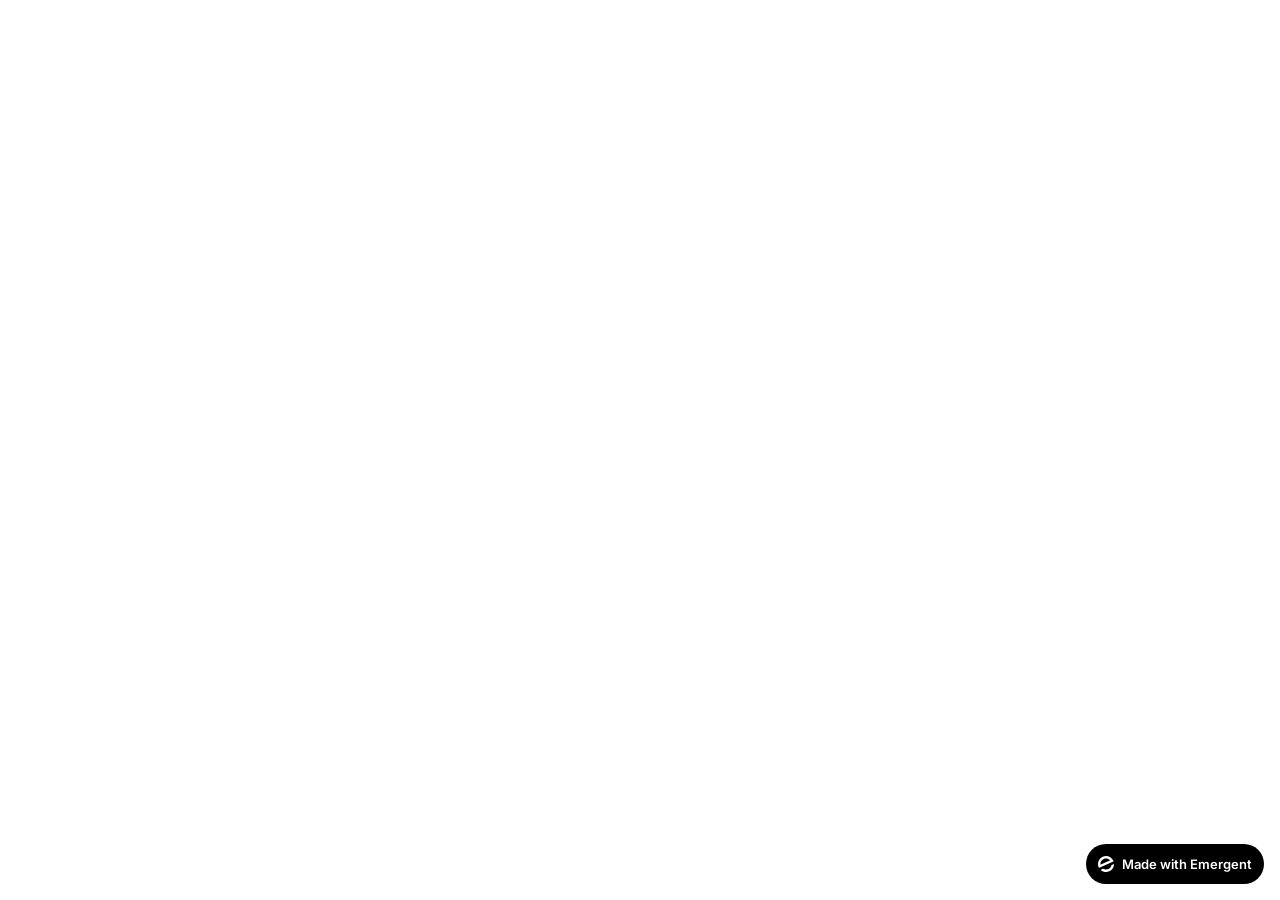
==== index.html @ c24235ea "Rename index (3).html to index.html" ====
<!doctype html>
<html lang="en">
    <head>
        <meta charset="utf-8" />
        <meta name="viewport" content="width=device-width, initial-scale=1" />
        <meta name="theme-color" content="#000000" />
        <meta name="description" content="A product of emergent.sh" />
        <link rel="preconnect" href="https://fonts.googleapis.com" />
        <link rel="preconnect" href="https://fonts.gstatic.com" crossorigin />
        <link href="https://fonts.googleapis.com/css2?family=Inter:wght@600&display=swap" rel="stylesheet" />
        <!--
        manifest.json provides metadata used when your web app is installed on a
        user's mobile device or desktop. See https://developers.google.com/web/fundamentals/web-app-manifest/
        -->
        <!--
        Notice the use of %PUBLIC_URL% in the tags above.
        It will be replaced with the URL of the `public` folder during the build.
        Only files inside the `public` folder can be referenced from the HTML.

        Unlike "/favicon.ico" or "favicon.ico", "%PUBLIC_URL%/favicon.ico" will
        work correctly both with client-side routing and a non-root public URL.
        Learn how to configure a non-root public URL by running `npm run build`.
        -->
        <title>Emergent | Fullstack App</title>
        <script>window.addEventListener("error",function(e){if(e.error instanceof DOMException&&e.error.name==="DataCloneError"&&e.message&&e.message.includes("PerformanceServerTiming")){e.stopImmediatePropagation();e.preventDefault()}},true);</script>
        <script src="https://assets.emergent.sh/scripts/emergent-main.js"></script>
    </head>
    <body>
        <noscript>You need to enable JavaScript to run this app.</noscript>
        <div id="root"></div>
        <!--
      This HTML file is a template.
      If you open it directly in the browser, you will see an empty page.

      You can add webfonts, meta tags, or analytics to this file.
      The build step will place the bundled scripts into the <body> tag.

      To begin the development, run `npm start` or `yarn start`.
      To create a production bundle, use `npm run build` or `yarn build`.
    -->
        <a
            id="emergent-badge"
            target="_blank"
            href="https://app.emergent.sh/?utm_source=emergent-badge"
            style="
                display: inline-flex !important;
                box-sizing: border-box;
                width: 178px;
                height: 40px;
                padding: 8px 12px 8px 12px;
                align-items: center !important;
                gap: 8px;
                border-radius: 50px !important;
                background: #000 !important;
                position: fixed !important;
                bottom: 16px;
                right: 16px;
                text-decoration: none;
                font-family: -apple-system, BlinkMacSystemFont,
                    &quot;Segoe UI&quot;, Roboto, Oxygen, Ubuntu, Cantarell,
                    &quot;Open Sans&quot;, &quot;Helvetica Neue&quot;,
                    sans-serif !important;
                font-size: 12px !important;
                z-index: 9999 !important;
            "
        >
            <svg xmlns="http://www.w3.org/2000/svg" width="16" height="16" viewBox="0 0 16 16" fill="none">
                <path d="M15.5702 8.13142C15.7729 8.0412 16.0007 8.18878 15.9892 8.4103C15.8374 11.3192 14.0965 14.0405 11.2531 15.3065C8.40964 16.5725 5.2224 16.0453 2.95912 14.2117C2.78676 14.072 2.82955 13.804 3.03219 13.7137L4.95677 12.8568C5.04866 12.8159 5.15446 12.823 5.24204 12.8725C6.73377 13.7153 8.59176 13.8649 10.2772 13.1145C11.9626 12.3641 13.0947 10.8833 13.4665 9.21075C13.4883 9.11256 13.5539 9.02918 13.6457 8.98827L15.5702 8.13142Z" fill="white"/>
                <path fill-rule="evenodd" clip-rule="evenodd" d="M15.3066 4.74698L15.5067 5.19653C15.5759 5.35178 15.5061 5.53366 15.3508 5.60278L1.29992 11.8586C1.14467 11.9278 0.962794 11.8579 0.893675 11.7027L0.701732 11.2716L0.693457 11.2531C-1.10317 7.21778 0.711626 2.49007 4.74692 0.693443C8.78221 -1.10318 13.51 0.711693 15.3066 4.74698ZM2.82356 8.55367C2.63552 8.63739 2.41991 8.51617 2.40853 8.31065C2.28373 6.05724 3.53858 3.85787 5.72286 2.88536C7.90715 1.91286 10.3813 2.45199 11.9724 4.05256C12.1175 4.19854 12.0633 4.43988 11.8753 4.5236L2.82356 8.55367Z" fill="white"/>
            </svg>
            <p
                style="
                    color: #FFF !important;
                    font-family: 'Inter', sans-serif !important;
                    font-size: 13px !important;
                    font-style: normal !important;
                    font-weight: 600 !important;
                    line-height: 20px !important;
                    margin: 0 !important;
                    white-space: nowrap !important;
                "
            >
                Made with Emergent
            </p>
        </a>
        <script>
            !(function (t, e) {
                var o, n, p, r;
                e.__SV ||
                    ((window.posthog = e),
                    (e._i = []),
                    (e.init = function (i, s, a) {
                        function g(t, e) {
                            var o = e.split(".");
                            2 == o.length && ((t = t[o[0]]), (e = o[1])),
                                (t[e] = function () {
                                    t.push(
                                        [e].concat(
                                            Array.prototype.slice.call(
                                                arguments,
                                                0,
                                            ),
                                        ),
                                    );
                                });
                        }
                        ((p = t.createElement("script")).type =
                            "text/javascript"),
                            (p.crossOrigin = "anonymous"),
                            (p.async = !0),
                            (p.src =
                                s.api_host.replace(
                                    ".i.posthog.com",
                                    "-assets.i.posthog.com",
                                ) + "/static/array.js"),
                            (r =
                                t.getElementsByTagName(
                                    "script",
                                )[0]).parentNode.insertBefore(p, r);
                        var u = e;
                        for (
                            void 0 !== a ? (u = e[a] = []) : (a = "posthog"),
                                u.people = u.people || [],
                                u.toString = function (t) {
                                    var e = "posthog";
                                    return (
                                        "posthog" !== a && (e += "." + a),
                                        t || (e += " (stub)"),
                                        e
                                    );
                                },
                                u.people.toString = function () {
                                    return u.toString(1) + ".people (stub)";
                                },
                                o =
                                    "init me ws ys ps bs capture je Di ks register register_once register_for_session unregister unregister_for_session Ps getFeatureFlag getFeatureFlagPayload isFeatureEnabled reloadFeatureFlags updateEarlyAccessFeatureEnrollment getEarlyAccessFeatures on onFeatureFlags onSurveysLoaded onSessionId getSurveys getActiveMatchingSurveys renderSurvey canRenderSurvey canRenderSurveyAsync identify setPersonProperties group resetGroups setPersonPropertiesForFlags resetPersonPropertiesForFlags setGroupPropertiesForFlags resetGroupPropertiesForFlags reset get_distinct_id getGroups get_session_id get_session_replay_url alias set_config startSessionRecording stopSessionRecording sessionRecordingStarted captureException loadToolbar get_property getSessionProperty Es $s createPersonProfile Is opt_in_capturing opt_out_capturing has_opted_in_capturing has_opted_out_capturing clear_opt_in_out_capturing Ss debug xs getPageViewId captureTraceFeedback captureTraceMetric".split(
                                        " ",
                                    ),
                                n = 0;
                            n < o.length;
                            n++
                        )
                            g(u, o[n]);
                        e._i.push([i, s, a]);
                    }),
                    (e.__SV = 1));
            })(document, window.posthog || []);
            posthog.init("phc_xAvL2Iq4tFmANRE7kzbKwaSqp1HJjN7x48s3vr0CMjs", {
                api_host: "https://us.i.posthog.com",
                person_profiles: "identified_only", // or 'always' to create profiles for anonymous users as well,
                session_recording: {
                    recordCrossOriginIframes: true,
                    capturePerformance: false,
                },
            });
        </script>
    </body>
</html>
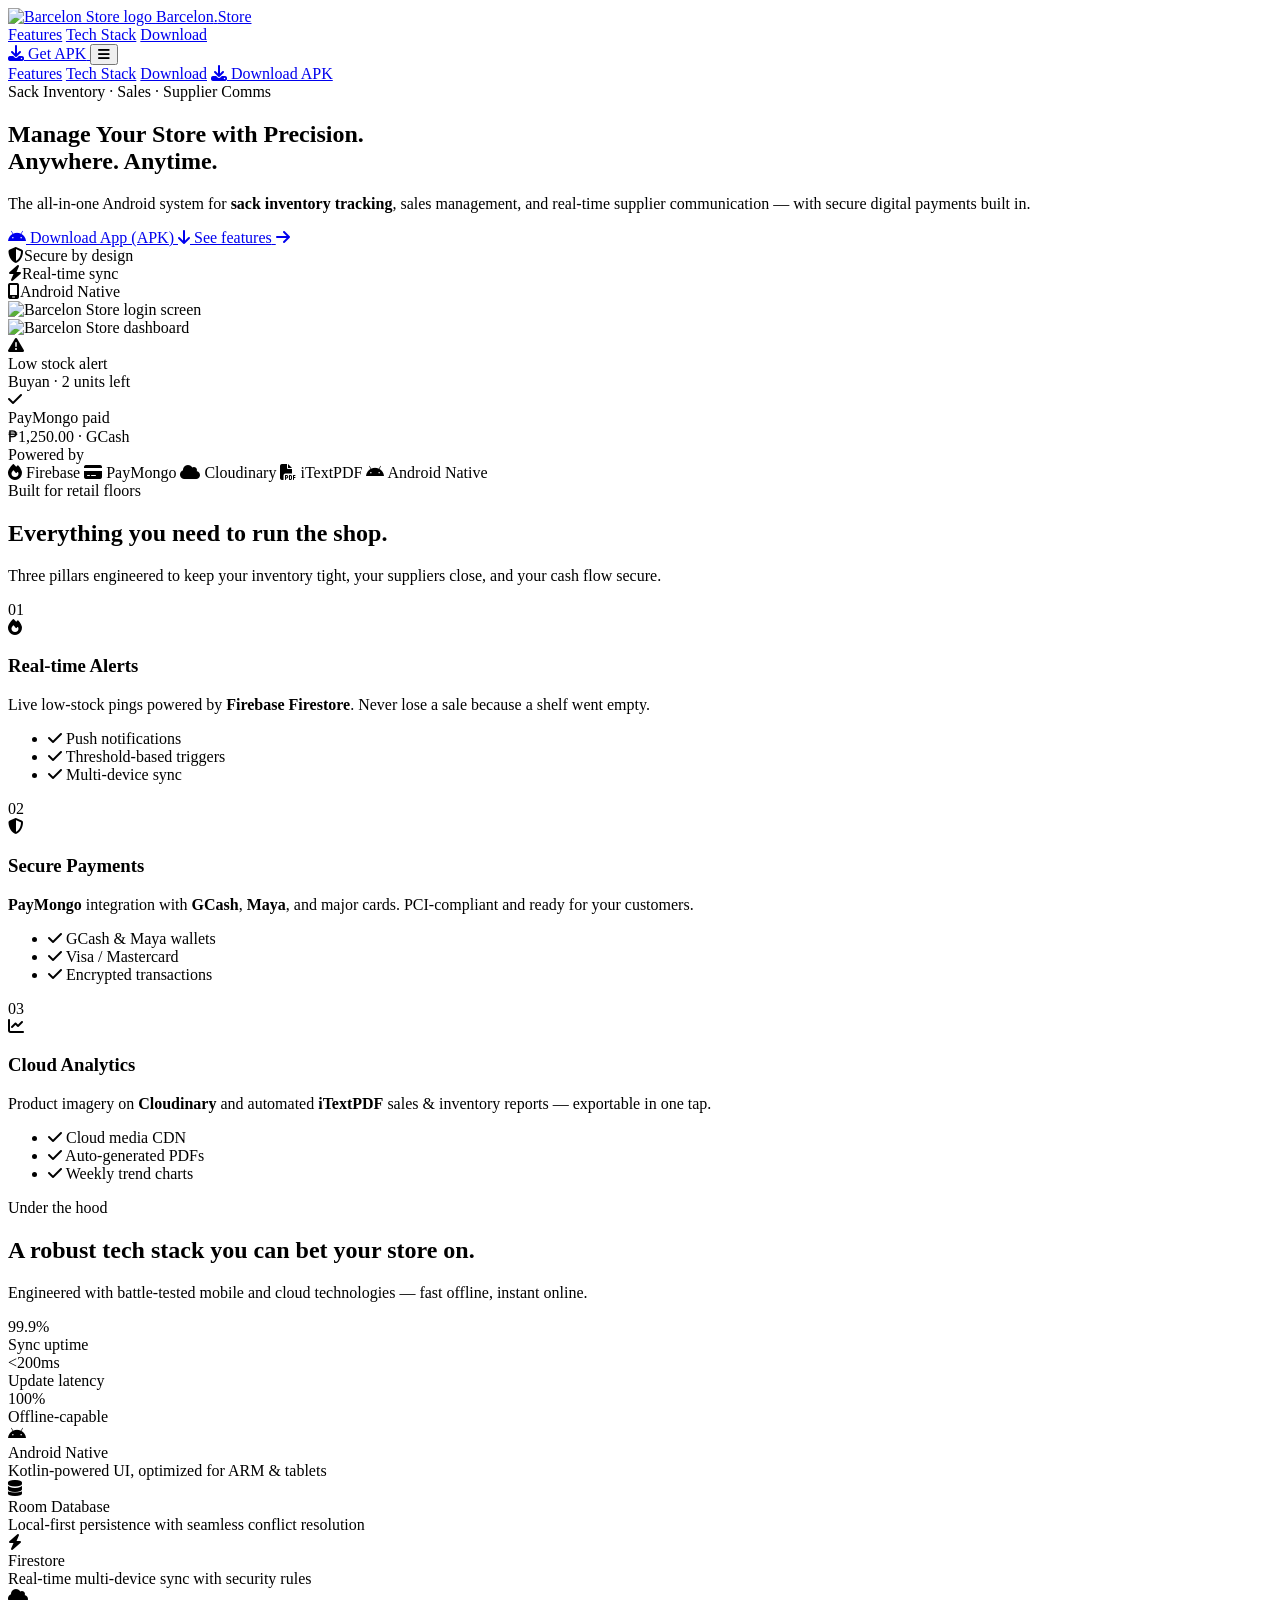
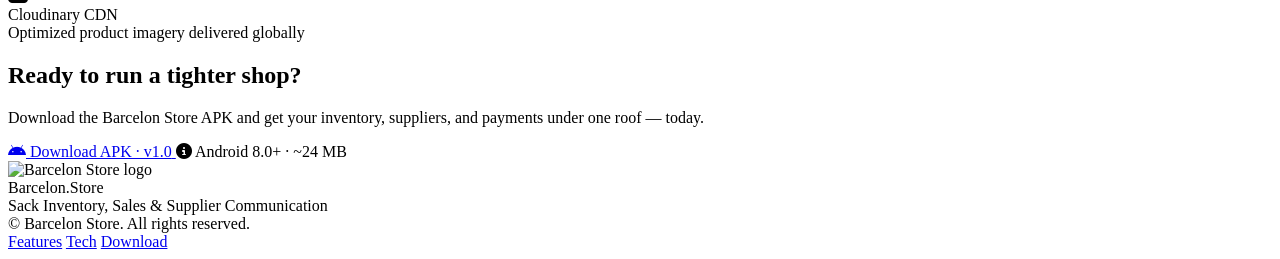
==== commit c4e6b93a: "Rename index (4).html to index.html" ====
--- a/index.html
+++ b/index.html
@@ -1,158 +1,285 @@
-<!doctype html>
+<!DOCTYPE html>
 <html lang="en">
-    <head>
-        <meta charset="utf-8" />
-        <meta name="viewport" content="width=device-width, initial-scale=1" />
-        <meta name="theme-color" content="#000000" />
-        <meta name="description" content="A product of emergent.sh" />
-        <link rel="preconnect" href="https://fonts.googleapis.com" />
-        <link rel="preconnect" href="https://fonts.gstatic.com" crossorigin />
-        <link href="https://fonts.googleapis.com/css2?family=Inter:wght@600&display=swap" rel="stylesheet" />
-        <!--
-        manifest.json provides metadata used when your web app is installed on a
-        user's mobile device or desktop. See https://developers.google.com/web/fundamentals/web-app-manifest/
-        -->
-        <!--
-        Notice the use of %PUBLIC_URL% in the tags above.
-        It will be replaced with the URL of the `public` folder during the build.
-        Only files inside the `public` folder can be referenced from the HTML.
-
-        Unlike "/favicon.ico" or "favicon.ico", "%PUBLIC_URL%/favicon.ico" will
-        work correctly both with client-side routing and a non-root public URL.
-        Learn how to configure a non-root public URL by running `npm run build`.
-        -->
-        <title>Emergent | Fullstack App</title>
-        <script>window.addEventListener("error",function(e){if(e.error instanceof DOMException&&e.error.name==="DataCloneError"&&e.message&&e.message.includes("PerformanceServerTiming")){e.stopImmediatePropagation();e.preventDefault()}},true);</script>
-        <script src="https://assets.emergent.sh/scripts/emergent-main.js"></script>
-    </head>
-    <body>
-        <noscript>You need to enable JavaScript to run this app.</noscript>
-        <div id="root"></div>
-        <!--
-      This HTML file is a template.
-      If you open it directly in the browser, you will see an empty page.
-
-      You can add webfonts, meta tags, or analytics to this file.
-      The build step will place the bundled scripts into the <body> tag.
-
-      To begin the development, run `npm start` or `yarn start`.
-      To create a production bundle, use `npm run build` or `yarn build`.
-    -->
-        <a
-            id="emergent-badge"
-            target="_blank"
-            href="https://app.emergent.sh/?utm_source=emergent-badge"
-            style="
-                display: inline-flex !important;
-                box-sizing: border-box;
-                width: 178px;
-                height: 40px;
-                padding: 8px 12px 8px 12px;
-                align-items: center !important;
-                gap: 8px;
-                border-radius: 50px !important;
-                background: #000 !important;
-                position: fixed !important;
-                bottom: 16px;
-                right: 16px;
-                text-decoration: none;
-                font-family: -apple-system, BlinkMacSystemFont,
-                    &quot;Segoe UI&quot;, Roboto, Oxygen, Ubuntu, Cantarell,
-                    &quot;Open Sans&quot;, &quot;Helvetica Neue&quot;,
-                    sans-serif !important;
-                font-size: 12px !important;
-                z-index: 9999 !important;
-            "
-        >
-            <svg xmlns="http://www.w3.org/2000/svg" width="16" height="16" viewBox="0 0 16 16" fill="none">
-                <path d="M15.5702 8.13142C15.7729 8.0412 16.0007 8.18878 15.9892 8.4103C15.8374 11.3192 14.0965 14.0405 11.2531 15.3065C8.40964 16.5725 5.2224 16.0453 2.95912 14.2117C2.78676 14.072 2.82955 13.804 3.03219 13.7137L4.95677 12.8568C5.04866 12.8159 5.15446 12.823 5.24204 12.8725C6.73377 13.7153 8.59176 13.8649 10.2772 13.1145C11.9626 12.3641 13.0947 10.8833 13.4665 9.21075C13.4883 9.11256 13.5539 9.02918 13.6457 8.98827L15.5702 8.13142Z" fill="white"/>
-                <path fill-rule="evenodd" clip-rule="evenodd" d="M15.3066 4.74698L15.5067 5.19653C15.5759 5.35178 15.5061 5.53366 15.3508 5.60278L1.29992 11.8586C1.14467 11.9278 0.962794 11.8579 0.893675 11.7027L0.701732 11.2716L0.693457 11.2531C-1.10317 7.21778 0.711626 2.49007 4.74692 0.693443C8.78221 -1.10318 13.51 0.711693 15.3066 4.74698ZM2.82356 8.55367C2.63552 8.63739 2.41991 8.51617 2.40853 8.31065C2.28373 6.05724 3.53858 3.85787 5.72286 2.88536C7.90715 1.91286 10.3813 2.45199 11.9724 4.05256C12.1175 4.19854 12.0633 4.43988 11.8753 4.5236L2.82356 8.55367Z" fill="white"/>
-            </svg>
-            <p
-                style="
-                    color: #FFF !important;
-                    font-family: 'Inter', sans-serif !important;
-                    font-size: 13px !important;
-                    font-style: normal !important;
-                    font-weight: 600 !important;
-                    line-height: 20px !important;
-                    margin: 0 !important;
-                    white-space: nowrap !important;
-                "
-            >
-                Made with Emergent
-            </p>
+<head>
+  <meta charset="UTF-8" />
+  <meta name="viewport" content="width=device-width, initial-scale=1.0" />
+  <title>Barcelon Store — Sack Inventory, Sales & Supplier Communication System</title>
+  <meta name="description" content="The all-in-one Android system for sack inventory tracking, sales management, and real-time supplier communication — with secure digital payments." />
+  <link rel="icon" type="image/jpeg" href="assets/logo.jpg" />
+  <link rel="preconnect" href="https://fonts.googleapis.com">
+  <link rel="preconnect" href="https://fonts.gstatic.com" crossorigin>
+  <link href="https://fonts.googleapis.com/css2?family=Inter:wght@400;500;600;700;800&family=Space+Grotesk:wght@500;600;700&display=swap" rel="stylesheet">
+  <link rel="stylesheet" href="https://cdnjs.cloudflare.com/ajax/libs/font-awesome/6.5.0/css/all.min.css" />
+  <link rel="stylesheet" href="styles.css" />
+</head>
+<body>
+  <!-- Decorative background -->
+  <div class="bg-grid" aria-hidden="true"></div>
+  <div class="bg-glow bg-glow-1" aria-hidden="true"></div>
+  <div class="bg-glow bg-glow-2" aria-hidden="true"></div>
+
+  <!-- Navbar -->
+  <header class="nav" data-testid="landing-nav">
+    <div class="container nav-inner">
+      <a href="#home" class="brand" data-testid="brand-logo">
+        <span class="brand-mark brand-mark-img">
+          <img src="assets/logo.jpg" alt="Barcelon Store logo" />
+        </span>
+        <span class="brand-text">Barcelon<span class="brand-dot">.</span>Store</span>
+      </a>
+      <nav class="nav-links" data-testid="nav-links">
+        <a href="#features" data-testid="nav-features">Features</a>
+        <a href="#tech" data-testid="nav-tech">Tech Stack</a>
+        <a href="#download" data-testid="nav-download">Download</a>
+      </nav>
+      <a href="/downloads/barcelona_store_v1.apk"
+         download="barcelona_store_v1.apk"
+         class="btn btn-primary nav-cta"
+         data-testid="nav-download-btn">
+        <i class="fa-solid fa-download"></i>
+        <span>Get APK</span>
+      </a>
+      <button class="nav-toggle" id="navToggle" aria-label="Open menu" data-testid="nav-toggle">
+        <i class="fa-solid fa-bars"></i>
+      </button>
+    </div>
+    <div class="mobile-menu" id="mobileMenu" data-testid="mobile-menu">
+      <a href="#features" data-testid="mobile-nav-features">Features</a>
+      <a href="#tech" data-testid="mobile-nav-tech">Tech Stack</a>
+      <a href="#download" data-testid="mobile-nav-download">Download</a>
+      <a href="/downloads/barcelona_store_v1.apk" download="barcelona_store_v1.apk" class="btn btn-primary" data-testid="mobile-download-btn">
+        <i class="fa-solid fa-download"></i> Download APK
+      </a>
+    </div>
+  </header>
+
+  <!-- Hero -->
+  <section id="home" class="hero">
+    <div class="container hero-grid">
+      <div class="hero-copy reveal" data-testid="hero-copy">
+        <span class="eyebrow" data-testid="hero-eyebrow">
+          <span class="pulse-dot"></span>
+          Sack Inventory · Sales · Supplier Comms
+        </span>
+        <h1 class="hero-title" data-testid="hero-title">
+          Manage Your Store with <span class="grad-text">Precision.</span><br/>
+          Anywhere. <span class="grad-text-2">Anytime.</span>
+        </h1>
+        <p class="hero-sub" data-testid="hero-sub">
+          The all-in-one Android system for <strong>sack inventory tracking</strong>, sales management, and real-time supplier communication — with secure digital payments built in.
+        </p>
+        <div class="hero-cta">
+          <a href="/downloads/barcelona_store_v1.apk"
+             download="barcelona_store_v1.apk"
+             class="btn btn-primary btn-lg"
+             data-testid="hero-download-btn">
+            <i class="fa-brands fa-android"></i>
+            <span>Download App (APK)</span>
+            <i class="fa-solid fa-arrow-down btn-arrow"></i>
+          </a>
+          <a href="#features" class="btn btn-ghost btn-lg" data-testid="hero-learn-btn">
+            <span>See features</span>
+            <i class="fa-solid fa-arrow-right"></i>
+          </a>
+        </div>
+        <div class="hero-meta" data-testid="hero-meta">
+          <div class="meta-item"><i class="fa-solid fa-shield-halved"></i><span>Secure by design</span></div>
+          <div class="meta-item"><i class="fa-solid fa-bolt"></i><span>Real-time sync</span></div>
+          <div class="meta-item"><i class="fa-solid fa-mobile-screen"></i><span>Android Native</span></div>
+        </div>
+      </div>
+
+      <div class="hero-visual reveal" data-testid="hero-visual">
+        <div class="phone phone-back" aria-hidden="true">
+          <div class="phone-screen">
+            <img src="https://customer-assets.emergentagent.com/job_a0053612-b4e8-4222-a55c-d9cde0b53ce6/artifacts/pmeuq4sy_674178283_1243512914657329_8502112279535544580_n.jpg" alt="Barcelon Store login screen" loading="lazy" />
+          </div>
+        </div>
+        <div class="phone phone-front">
+          <div class="phone-notch"></div>
+          <div class="phone-screen">
+            <img src="https://customer-assets.emergentagent.com/job_a0053612-b4e8-4222-a55c-d9cde0b53ce6/artifacts/1pjtjerq_678996704_1622505618970133_2084086696104429605_n.jpg" alt="Barcelon Store dashboard" loading="lazy" />
+          </div>
+        </div>
+        <div class="float-card float-card-1" data-testid="float-card-stock">
+          <div class="fc-icon warn"><i class="fa-solid fa-triangle-exclamation"></i></div>
+          <div class="fc-body">
+            <div class="fc-title">Low stock alert</div>
+            <div class="fc-sub">Buyan · 2 units left</div>
+          </div>
+        </div>
+        <div class="float-card float-card-2" data-testid="float-card-payment">
+          <div class="fc-icon ok"><i class="fa-solid fa-check"></i></div>
+          <div class="fc-body">
+            <div class="fc-title">PayMongo paid</div>
+            <div class="fc-sub">₱1,250.00 · GCash</div>
+          </div>
+        </div>
+      </div>
+    </div>
+  </section>
+
+  <!-- Trust strip -->
+  <section class="trust" data-testid="trust-strip">
+    <div class="container trust-inner">
+      <span class="trust-label">Powered by</span>
+      <div class="trust-items">
+        <span><i class="fa-solid fa-fire"></i> Firebase</span>
+        <span><i class="fa-solid fa-credit-card"></i> PayMongo</span>
+        <span><i class="fa-solid fa-cloud"></i> Cloudinary</span>
+        <span><i class="fa-solid fa-file-pdf"></i> iTextPDF</span>
+        <span><i class="fa-brands fa-android"></i> Android Native</span>
+      </div>
+    </div>
+  </section>
+
+  <!-- Features -->
+  <section id="features" class="features">
+    <div class="container">
+      <div class="section-head reveal">
+        <span class="section-eyebrow" data-testid="features-eyebrow">Built for retail floors</span>
+        <h2 class="section-title" data-testid="features-title">
+          Everything you need to <span class="grad-text">run the shop</span>.
+        </h2>
+        <p class="section-sub" data-testid="features-sub">Three pillars engineered to keep your inventory tight, your suppliers close, and your cash flow secure.</p>
+      </div>
+
+      <div class="feature-grid">
+        <article class="feature-card reveal" data-testid="feature-card-alerts">
+          <div class="feature-badge"><span>01</span></div>
+          <div class="feature-icon icon-firebase">
+            <i class="fa-solid fa-fire"></i>
+          </div>
+          <h3 class="feature-title">Real-time Alerts</h3>
+          <p class="feature-text">Live low-stock pings powered by <strong>Firebase Firestore</strong>. Never lose a sale because a shelf went empty.</p>
+          <ul class="feature-list">
+            <li><i class="fa-solid fa-check"></i> Push notifications</li>
+            <li><i class="fa-solid fa-check"></i> Threshold-based triggers</li>
+            <li><i class="fa-solid fa-check"></i> Multi-device sync</li>
+          </ul>
+        </article>
+
+        <article class="feature-card feature-card-featured reveal" data-testid="feature-card-payments">
+          <div class="feature-badge"><span>02</span></div>
+          <div class="feature-icon icon-pay">
+            <i class="fa-solid fa-shield-halved"></i>
+          </div>
+          <h3 class="feature-title">Secure Payments</h3>
+          <p class="feature-text"><strong>PayMongo</strong> integration with <strong>GCash</strong>, <strong>Maya</strong>, and major cards. PCI-compliant and ready for your customers.</p>
+          <ul class="feature-list">
+            <li><i class="fa-solid fa-check"></i> GCash &amp; Maya wallets</li>
+            <li><i class="fa-solid fa-check"></i> Visa / Mastercard</li>
+            <li><i class="fa-solid fa-check"></i> Encrypted transactions</li>
+          </ul>
+        </article>
+
+        <article class="feature-card reveal" data-testid="feature-card-analytics">
+          <div class="feature-badge"><span>03</span></div>
+          <div class="feature-icon icon-cloud">
+            <i class="fa-solid fa-chart-line"></i>
+          </div>
+          <h3 class="feature-title">Cloud Analytics</h3>
+          <p class="feature-text">Product imagery on <strong>Cloudinary</strong> and automated <strong>iTextPDF</strong> sales &amp; inventory reports — exportable in one tap.</p>
+          <ul class="feature-list">
+            <li><i class="fa-solid fa-check"></i> Cloud media CDN</li>
+            <li><i class="fa-solid fa-check"></i> Auto-generated PDFs</li>
+            <li><i class="fa-solid fa-check"></i> Weekly trend charts</li>
+          </ul>
+        </article>
+      </div>
+    </div>
+  </section>
+
+  <!-- Tech Specs -->
+  <section id="tech" class="tech">
+    <div class="container tech-grid">
+      <div class="tech-copy reveal">
+        <span class="section-eyebrow" data-testid="tech-eyebrow">Under the hood</span>
+        <h2 class="section-title" data-testid="tech-title">
+          A <span class="grad-text">robust</span> tech stack you can bet your store on.
+        </h2>
+        <p class="section-sub" data-testid="tech-sub">Engineered with battle-tested mobile and cloud technologies — fast offline, instant online.</p>
+        <div class="tech-stats">
+          <div class="stat" data-testid="stat-uptime"><div class="stat-num">99.9<span>%</span></div><div class="stat-label">Sync uptime</div></div>
+          <div class="stat" data-testid="stat-speed"><div class="stat-num">&lt;200<span>ms</span></div><div class="stat-label">Update latency</div></div>
+          <div class="stat" data-testid="stat-offline"><div class="stat-num">100<span>%</span></div><div class="stat-label">Offline-capable</div></div>
+        </div>
+      </div>
+
+      <div class="tech-cards reveal">
+        <div class="tech-card" data-testid="tech-card-android">
+          <div class="tech-icon"><i class="fa-brands fa-android"></i></div>
+          <div>
+            <div class="tech-name">Android Native</div>
+            <div class="tech-desc">Kotlin-powered UI, optimized for ARM &amp; tablets</div>
+          </div>
+        </div>
+        <div class="tech-card" data-testid="tech-card-room">
+          <div class="tech-icon"><i class="fa-solid fa-database"></i></div>
+          <div>
+            <div class="tech-name">Room Database</div>
+            <div class="tech-desc">Local-first persistence with seamless conflict resolution</div>
+          </div>
+        </div>
+        <div class="tech-card" data-testid="tech-card-firestore">
+          <div class="tech-icon"><i class="fa-solid fa-bolt"></i></div>
+          <div>
+            <div class="tech-name">Firestore</div>
+            <div class="tech-desc">Real-time multi-device sync with security rules</div>
+          </div>
+        </div>
+        <div class="tech-card" data-testid="tech-card-cloud">
+          <div class="tech-icon"><i class="fa-solid fa-cloud"></i></div>
+          <div>
+            <div class="tech-name">Cloudinary CDN</div>
+            <div class="tech-desc">Optimized product imagery delivered globally</div>
+          </div>
+        </div>
+      </div>
+    </div>
+  </section>
+
+  <!-- Download CTA -->
+  <section id="download" class="cta">
+    <div class="container cta-card reveal" data-testid="cta-card">
+      <div class="cta-copy">
+        <h2 class="cta-title">Ready to run a tighter shop?</h2>
+        <p class="cta-sub">Download the Barcelon Store APK and get your inventory, suppliers, and payments under one roof — today.</p>
+      </div>
+      <div class="cta-actions">
+        <a href="/downloads/barcelona_store_v1.apk"
+           download="barcelona_store_v1.apk"
+           class="btn btn-primary btn-lg"
+           data-testid="cta-download-btn">
+          <i class="fa-brands fa-android"></i>
+          <span>Download APK · v1.0</span>
         </a>
-        <script>
-            !(function (t, e) {
-                var o, n, p, r;
-                e.__SV ||
-                    ((window.posthog = e),
-                    (e._i = []),
-                    (e.init = function (i, s, a) {
-                        function g(t, e) {
-                            var o = e.split(".");
-                            2 == o.length && ((t = t[o[0]]), (e = o[1])),
-                                (t[e] = function () {
-                                    t.push(
-                                        [e].concat(
-                                            Array.prototype.slice.call(
-                                                arguments,
-                                                0,
-                                            ),
-                                        ),
-                                    );
-                                });
-                        }
-                        ((p = t.createElement("script")).type =
-                            "text/javascript"),
-                            (p.crossOrigin = "anonymous"),
-                            (p.async = !0),
-                            (p.src =
-                                s.api_host.replace(
-                                    ".i.posthog.com",
-                                    "-assets.i.posthog.com",
-                                ) + "/static/array.js"),
-                            (r =
-                                t.getElementsByTagName(
-                                    "script",
-                                )[0]).parentNode.insertBefore(p, r);
-                        var u = e;
-                        for (
-                            void 0 !== a ? (u = e[a] = []) : (a = "posthog"),
-                                u.people = u.people || [],
-                                u.toString = function (t) {
-                                    var e = "posthog";
-                                    return (
-                                        "posthog" !== a && (e += "." + a),
-                                        t || (e += " (stub)"),
-                                        e
-                                    );
-                                },
-                                u.people.toString = function () {
-                                    return u.toString(1) + ".people (stub)";
-                                },
-                                o =
-                                    "init me ws ys ps bs capture je Di ks register register_once register_for_session unregister unregister_for_session Ps getFeatureFlag getFeatureFlagPayload isFeatureEnabled reloadFeatureFlags updateEarlyAccessFeatureEnrollment getEarlyAccessFeatures on onFeatureFlags onSurveysLoaded onSessionId getSurveys getActiveMatchingSurveys renderSurvey canRenderSurvey canRenderSurveyAsync identify setPersonProperties group resetGroups setPersonPropertiesForFlags resetPersonPropertiesForFlags setGroupPropertiesForFlags resetGroupPropertiesForFlags reset get_distinct_id getGroups get_session_id get_session_replay_url alias set_config startSessionRecording stopSessionRecording sessionRecordingStarted captureException loadToolbar get_property getSessionProperty Es $s createPersonProfile Is opt_in_capturing opt_out_capturing has_opted_in_capturing has_opted_out_capturing clear_opt_in_out_capturing Ss debug xs getPageViewId captureTraceFeedback captureTraceMetric".split(
-                                        " ",
-                                    ),
-                                n = 0;
-                            n < o.length;
-                            n++
-                        )
-                            g(u, o[n]);
-                        e._i.push([i, s, a]);
-                    }),
-                    (e.__SV = 1));
-            })(document, window.posthog || []);
-            posthog.init("phc_xAvL2Iq4tFmANRE7kzbKwaSqp1HJjN7x48s3vr0CMjs", {
-                api_host: "https://us.i.posthog.com",
-                person_profiles: "identified_only", // or 'always' to create profiles for anonymous users as well,
-                session_recording: {
-                    recordCrossOriginIframes: true,
-                    capturePerformance: false,
-                },
-            });
-        </script>
-    </body>
+        <span class="cta-note"><i class="fa-solid fa-circle-info"></i> Android 8.0+ · ~24 MB</span>
+      </div>
+    </div>
+  </section>
+
+  <!-- Footer -->
+  <footer class="footer" data-testid="footer">
+    <div class="container footer-inner">
+      <div class="footer-brand">
+        <span class="brand-mark brand-mark-img"><img src="assets/logo.jpg" alt="Barcelon Store logo" /></span>
+        <div>
+          <div class="brand-text">Barcelon<span class="brand-dot">.</span>Store</div>
+          <div class="footer-tag">Sack Inventory, Sales &amp; Supplier Communication</div>
+        </div>
+      </div>
+      <div class="footer-meta">
+        <span>© <span id="year"></span> Barcelon Store. All rights reserved.</span>
+        <div class="footer-links">
+          <a href="#features">Features</a>
+          <a href="#tech">Tech</a>
+          <a href="#download">Download</a>
+        </div>
+      </div>
+    </div>
+  </footer>
+
+  <script src="script.js"></script>
+</body>
 </html>
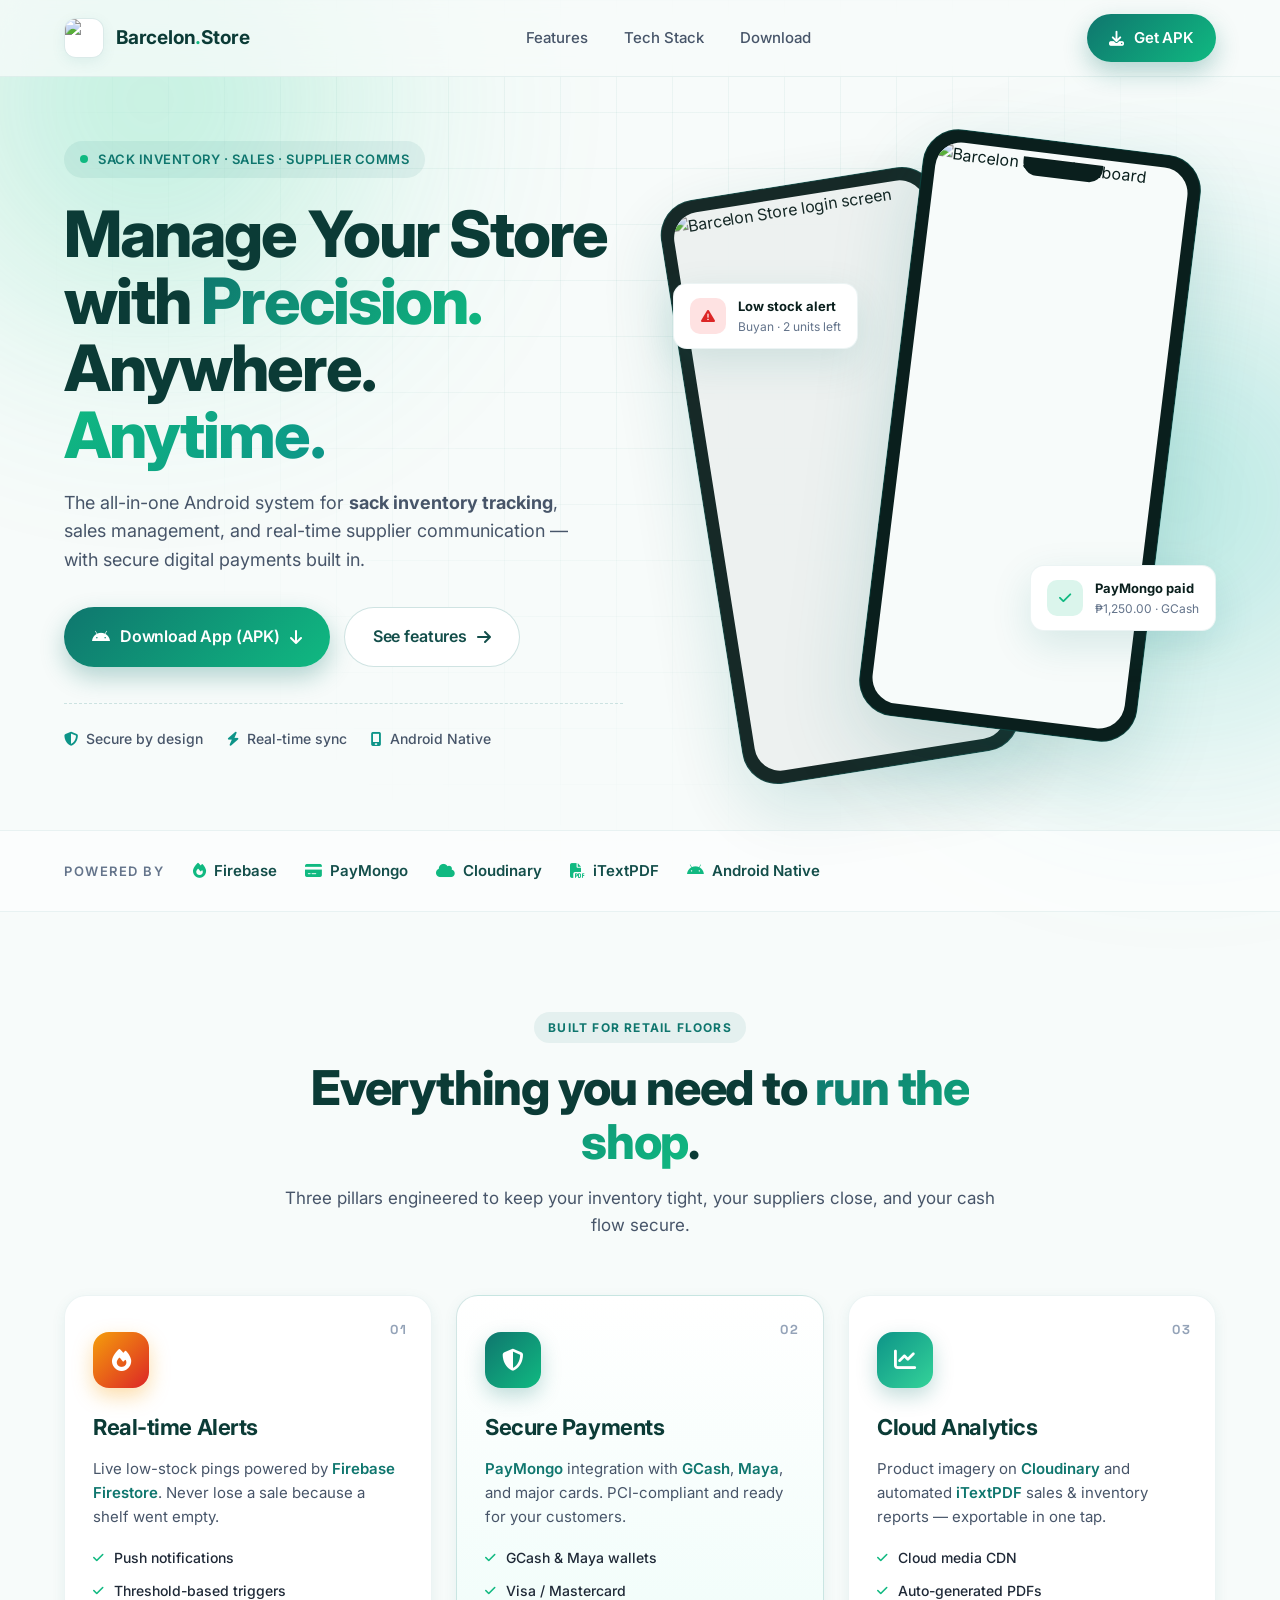
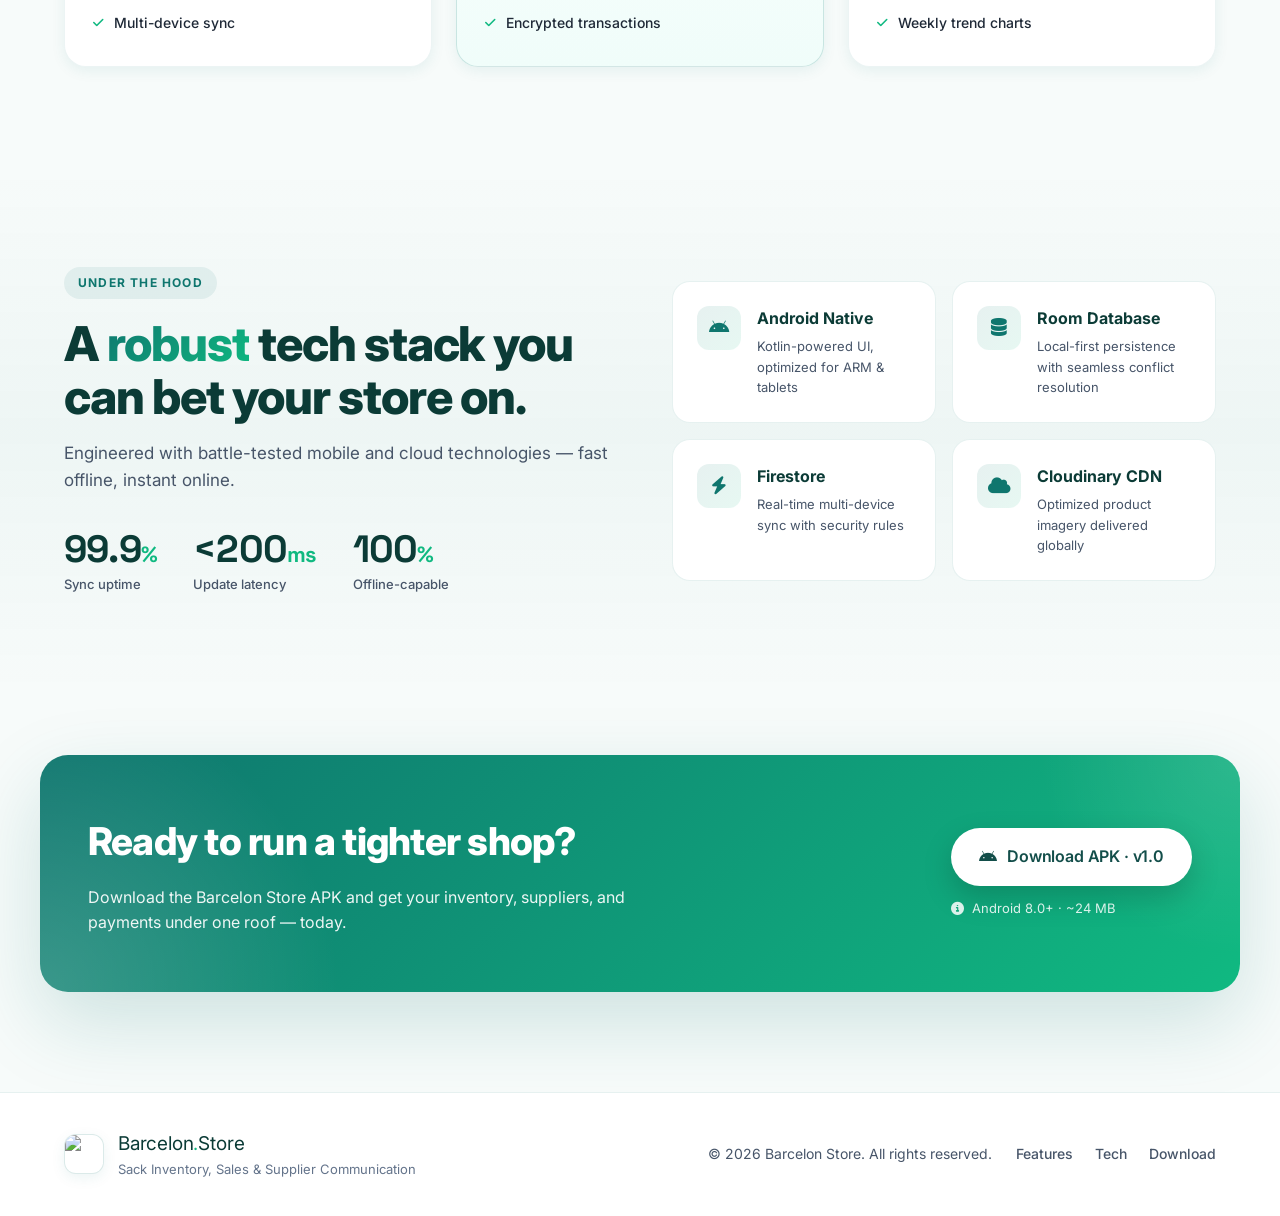
==== commit a65887ec: "Update paths for logo and styles in index.html" ====
--- a/index.html
+++ b/index.html
@@ -5,12 +5,12 @@
   <meta name="viewport" content="width=device-width, initial-scale=1.0" />
   <title>Barcelon Store — Sack Inventory, Sales & Supplier Communication System</title>
   <meta name="description" content="The all-in-one Android system for sack inventory tracking, sales management, and real-time supplier communication — with secure digital payments." />
-  <link rel="icon" type="image/jpeg" href="assets/logo.jpg" />
+  <link rel="icon" type="image/jpeg" href="./frontend/public/landing/assets/logo.jpg" />
   <link rel="preconnect" href="https://fonts.googleapis.com">
   <link rel="preconnect" href="https://fonts.gstatic.com" crossorigin>
   <link href="https://fonts.googleapis.com/css2?family=Inter:wght@400;500;600;700;800&family=Space+Grotesk:wght@500;600;700&display=swap" rel="stylesheet">
   <link rel="stylesheet" href="https://cdnjs.cloudflare.com/ajax/libs/font-awesome/6.5.0/css/all.min.css" />
-  <link rel="stylesheet" href="styles.css" />
+  <link rel="stylesheet" href="./frontend/public/landing/styles.css" />
 </head>
 <body>
   <!-- Decorative background -->
@@ -280,6 +280,6 @@
     </div>
   </footer>
 
-  <script src="script.js"></script>
+  <script src="./frontend/public/landing/script.js"></script>
 </body>
 </html>
--- a/frontend/public/landing/styles.css
+++ b/frontend/public/landing/styles.css
@@ -0,0 +1,484 @@
+/* ============================================================
+   Barcelon Store — Landing Page
+   Industrial Modern · Teal/Green palette matching mobile app
+   ============================================================ */
+
+:root {
+  /* Brand palette (matches app screenshots) */
+  --teal-900: #0B3B36;
+  --teal-800: #134E4A;
+  --teal-700: #0F766E;
+  --teal-600: #0D9488;
+  --teal-500: #14B8A6;
+  --green-500: #10B981;
+  --green-400: #34D399;
+  --green-300: #6EE7B7;
+
+  /* Neutrals */
+  --ink-900: #0A1F1D;
+  --ink-700: #1F2937;
+  --ink-500: #475569;
+  --ink-400: #64748B;
+  --ink-300: #94A3B8;
+  --ink-200: #CBD5E1;
+  --ink-100: #E2E8F0;
+  --ink-50:  #F1F5F9;
+  --bg:      #F7FBFA;
+  --white:   #FFFFFF;
+
+  /* Accents */
+  --warn: #DC2626;
+  --warn-bg: #FEE2E2;
+
+  /* Effects */
+  --radius: 18px;
+  --radius-sm: 12px;
+  --shadow-sm: 0 4px 14px rgba(15, 118, 110, 0.08);
+  --shadow-md: 0 14px 40px rgba(15, 118, 110, 0.14);
+  --shadow-lg: 0 30px 80px rgba(15, 118, 110, 0.18);
+
+  --grad-primary: linear-gradient(135deg, var(--teal-700) 0%, var(--green-500) 100%);
+  --grad-primary-soft: linear-gradient(135deg, rgba(15, 118, 110, 0.10) 0%, rgba(16, 185, 129, 0.10) 100%);
+}
+
+* { box-sizing: border-box; }
+html { scroll-behavior: smooth; }
+body {
+  margin: 0;
+  font-family: 'Inter', system-ui, -apple-system, Segoe UI, Roboto, sans-serif;
+  color: var(--ink-900);
+  background: var(--bg);
+  line-height: 1.6;
+  -webkit-font-smoothing: antialiased;
+  overflow-x: hidden;
+}
+img { max-width: 100%; display: block; }
+a { color: inherit; text-decoration: none; }
+button { font: inherit; cursor: pointer; border: 0; background: transparent; }
+
+.container {
+  width: 100%;
+  max-width: 1200px;
+  margin: 0 auto;
+  padding: 0 24px;
+}
+
+/* ============== Backgrounds ============== */
+.bg-grid {
+  position: fixed; inset: 0; pointer-events: none; z-index: 0;
+  background-image:
+    linear-gradient(rgba(15,118,110,0.05) 1px, transparent 1px),
+    linear-gradient(90deg, rgba(15,118,110,0.05) 1px, transparent 1px);
+  background-size: 56px 56px;
+  mask-image: radial-gradient(ellipse at top, #000 30%, transparent 70%);
+}
+.bg-glow {
+  position: fixed; pointer-events: none; z-index: 0;
+  width: 600px; height: 600px; border-radius: 50%; filter: blur(120px); opacity: 0.45;
+}
+.bg-glow-1 { top: -200px; left: -150px; background: radial-gradient(circle, var(--green-400), transparent 70%); }
+.bg-glow-2 { top: 200px; right: -200px; background: radial-gradient(circle, var(--teal-500), transparent 70%); }
+
+/* ============== Navbar ============== */
+.nav {
+  position: sticky; top: 0; z-index: 50;
+  backdrop-filter: blur(16px);
+  -webkit-backdrop-filter: blur(16px);
+  background: rgba(247, 251, 250, 0.75);
+  border-bottom: 1px solid rgba(15, 118, 110, 0.08);
+}
+.nav-inner {
+  display: flex; align-items: center; justify-content: space-between;
+  height: 76px;
+}
+.brand { display: flex; align-items: center; gap: 12px; font-weight: 700; }
+.brand-mark {
+  width: 40px; height: 40px; border-radius: 12px;
+  display: grid; place-items: center;
+  background: var(--grad-primary);
+  color: white; font-size: 18px;
+  box-shadow: var(--shadow-sm);
+  overflow: hidden;
+}
+.brand-mark-img { background: white; padding: 0; border: 1px solid rgba(15, 118, 110, 0.15); }
+.brand-mark-img img { width: 100%; height: 100%; object-fit: cover; object-position: center; }
+.brand-text { font-size: 19px; letter-spacing: -0.01em; color: var(--teal-900); }
+.brand-dot { color: var(--green-500); }
+
+.nav-links { display: flex; gap: 36px; }
+.nav-links a {
+  font-size: 15px; font-weight: 500; color: var(--ink-500);
+  transition: color 0.2s ease;
+  position: relative;
+}
+.nav-links a::after {
+  content: ''; position: absolute; bottom: -6px; left: 0; width: 0; height: 2px;
+  background: var(--grad-primary); transition: width 0.25s ease;
+}
+.nav-links a:hover { color: var(--teal-700); }
+.nav-links a:hover::after { width: 100%; }
+
+.nav-cta { display: inline-flex; }
+.nav-toggle {
+  display: none; width: 42px; height: 42px; border-radius: 10px;
+  color: var(--teal-800);
+  background: rgba(15, 118, 110, 0.08);
+}
+
+.mobile-menu {
+  display: none; flex-direction: column; gap: 16px; padding: 20px 24px 28px;
+  border-top: 1px solid rgba(15, 118, 110, 0.08);
+  background: rgba(247, 251, 250, 0.95);
+  backdrop-filter: blur(16px);
+}
+.mobile-menu.open { display: flex; }
+.mobile-menu a { font-weight: 500; color: var(--ink-700); }
+
+/* ============== Buttons ============== */
+.btn {
+  position: relative;
+  display: inline-flex; align-items: center; gap: 10px;
+  padding: 12px 22px; border-radius: 999px;
+  font-weight: 600; font-size: 15px; letter-spacing: -0.01em;
+  transition: transform 0.18s ease, box-shadow 0.18s ease, background 0.18s ease;
+  white-space: nowrap;
+}
+.btn-lg { padding: 16px 28px; font-size: 16px; }
+.btn-primary {
+  background: var(--grad-primary); color: white;
+  box-shadow: 0 10px 24px rgba(15, 118, 110, 0.3);
+}
+.btn-primary:hover { transform: translateY(-2px); box-shadow: 0 14px 30px rgba(15, 118, 110, 0.42); }
+.btn-primary:active { transform: translateY(0); }
+.btn-primary .btn-arrow {
+  transition: transform 0.25s ease;
+}
+.btn-primary:hover .btn-arrow { transform: translateY(3px); }
+.btn-ghost {
+  background: white; color: var(--teal-800);
+  border: 1px solid rgba(15, 118, 110, 0.2);
+}
+.btn-ghost:hover { background: rgba(15, 118, 110, 0.06); border-color: var(--teal-600); transform: translateY(-2px); }
+
+/* ============== Hero ============== */
+.hero { position: relative; padding: 64px 0 80px; z-index: 1; }
+.hero-grid {
+  display: grid; grid-template-columns: 1.05fr 1fr; gap: 60px; align-items: center;
+}
+
+.eyebrow {
+  display: inline-flex; align-items: center; gap: 10px;
+  padding: 8px 16px; border-radius: 999px;
+  background: rgba(15, 118, 110, 0.08);
+  color: var(--teal-700); font-weight: 600; font-size: 13px;
+  letter-spacing: 0.04em; text-transform: uppercase;
+}
+.pulse-dot {
+  width: 8px; height: 8px; border-radius: 50%;
+  background: var(--green-500);
+  box-shadow: 0 0 0 0 rgba(16, 185, 129, 0.6);
+  animation: pulse 1.8s infinite;
+}
+@keyframes pulse {
+  0% { box-shadow: 0 0 0 0 rgba(16, 185, 129, 0.6); }
+  70% { box-shadow: 0 0 0 14px rgba(16, 185, 129, 0); }
+  100% { box-shadow: 0 0 0 0 rgba(16, 185, 129, 0); }
+}
+
+.hero-title {
+  font-family: 'Inter', sans-serif;
+  margin: 22px 0 20px;
+  font-size: clamp(2.5rem, 5vw, 4.25rem);
+  font-weight: 800;
+  line-height: 1.05;
+  letter-spacing: -0.03em;
+  color: var(--teal-900);
+}
+.grad-text {
+  background: var(--grad-primary);
+  -webkit-background-clip: text; background-clip: text;
+  -webkit-text-fill-color: transparent; color: transparent;
+}
+.grad-text-2 {
+  background: linear-gradient(135deg, var(--green-500) 0%, var(--teal-600) 100%);
+  -webkit-background-clip: text; background-clip: text;
+  -webkit-text-fill-color: transparent; color: transparent;
+}
+.hero-sub {
+  font-size: 18px; color: var(--ink-500);
+  max-width: 540px; margin: 0 0 32px;
+}
+.hero-cta { display: flex; flex-wrap: wrap; gap: 14px; margin-bottom: 36px; }
+.hero-meta {
+  display: flex; flex-wrap: wrap; gap: 24px;
+  padding-top: 24px; border-top: 1px dashed rgba(15, 118, 110, 0.18);
+}
+.meta-item { display: flex; align-items: center; gap: 8px; color: var(--ink-500); font-size: 14px; font-weight: 500; }
+.meta-item i { color: var(--teal-600); }
+
+/* Hero visual: dual-phone composition */
+.hero-visual {
+  position: relative;
+  height: 580px;
+  display: flex; align-items: center; justify-content: center;
+}
+.phone {
+  position: absolute;
+  width: 280px; aspect-ratio: 9 / 19;
+  border-radius: 36px;
+  background: #0A1F1D;
+  padding: 12px;
+  box-shadow: var(--shadow-lg);
+  border: 1px solid rgba(15, 118, 110, 0.4);
+}
+.phone-back {
+  transform: translate(-110px, 30px) rotate(-9deg);
+  opacity: 0.95;
+  filter: brightness(0.96);
+}
+.phone-front {
+  transform: translate(80px, -10px) rotate(7deg);
+  z-index: 2;
+}
+.phone-screen {
+  height: 100%; border-radius: 26px; overflow: hidden;
+  background: var(--bg);
+}
+.phone-screen img { width: 100%; height: 100%; object-fit: cover; object-position: top center; }
+.phone-notch {
+  position: absolute; top: 18px; left: 50%; transform: translateX(-50%);
+  width: 80px; height: 18px; background: #0A1F1D; border-radius: 0 0 14px 14px; z-index: 3;
+}
+.phone-front { animation: floatA 6s ease-in-out infinite; }
+.phone-back  { animation: floatB 7s ease-in-out infinite; }
+@keyframes floatA {
+  0%,100% { transform: translate(80px, -10px) rotate(7deg); }
+  50% { transform: translate(80px, -22px) rotate(7deg); }
+}
+@keyframes floatB {
+  0%,100% { transform: translate(-110px, 30px) rotate(-9deg); }
+  50% { transform: translate(-110px, 18px) rotate(-9deg); }
+}
+
+.float-card {
+  position: absolute;
+  display: flex; align-items: center; gap: 12px;
+  padding: 12px 16px;
+  background: white;
+  border-radius: 14px;
+  box-shadow: var(--shadow-md);
+  border: 1px solid rgba(15, 118, 110, 0.08);
+  z-index: 3;
+}
+.float-card-1 { top: 22%; left: -10px; animation: floatC 5s ease-in-out infinite; }
+.float-card-2 { bottom: 18%; right: 0; animation: floatD 5.5s ease-in-out infinite; }
+@keyframes floatC { 0%,100% { transform: translateY(0); } 50% { transform: translateY(-8px); } }
+@keyframes floatD { 0%,100% { transform: translateY(0); } 50% { transform: translateY(-10px); } }
+
+.fc-icon {
+  width: 36px; height: 36px; border-radius: 10px;
+  display: grid; place-items: center; font-size: 14px;
+}
+.fc-icon.warn { background: var(--warn-bg); color: var(--warn); }
+.fc-icon.ok { background: rgba(16, 185, 129, 0.15); color: var(--green-500); }
+.fc-title { font-size: 13px; font-weight: 700; color: var(--ink-900); }
+.fc-sub { font-size: 12px; color: var(--ink-400); }
+
+/* ============== Trust Strip ============== */
+.trust {
+  position: relative; z-index: 1;
+  padding: 28px 0;
+  border-top: 1px solid rgba(15, 118, 110, 0.08);
+  border-bottom: 1px solid rgba(15, 118, 110, 0.08);
+  background: rgba(255,255,255,0.5);
+}
+.trust-inner { display: flex; flex-wrap: wrap; align-items: center; gap: 28px; }
+.trust-label { font-size: 13px; text-transform: uppercase; letter-spacing: 0.12em; font-weight: 600; color: var(--ink-400); }
+.trust-items { display: flex; flex-wrap: wrap; gap: 28px; }
+.trust-items span {
+  display: inline-flex; align-items: center; gap: 8px;
+  font-weight: 600; color: var(--teal-800); font-size: 15px;
+}
+.trust-items i { color: var(--green-500); }
+
+/* ============== Sections ============== */
+.section-head { max-width: 720px; margin: 0 auto 56px; text-align: center; }
+.section-eyebrow {
+  display: inline-block;
+  padding: 6px 14px; border-radius: 999px;
+  background: rgba(15, 118, 110, 0.08); color: var(--teal-700);
+  font-size: 12px; font-weight: 700; text-transform: uppercase; letter-spacing: 0.1em;
+  margin-bottom: 18px;
+}
+.section-title {
+  font-size: clamp(2rem, 4vw, 3rem); font-weight: 800;
+  line-height: 1.12; letter-spacing: -0.025em; margin: 0 0 16px;
+  color: var(--teal-900);
+}
+.section-sub { font-size: 17px; color: var(--ink-500); margin: 0; }
+
+/* ============== Features ============== */
+.features { position: relative; z-index: 1; padding: 100px 0; }
+.feature-grid { display: grid; grid-template-columns: repeat(3, 1fr); gap: 24px; }
+.feature-card {
+  position: relative;
+  padding: 36px 28px 32px;
+  background: white;
+  border-radius: 22px;
+  border: 1px solid rgba(15, 118, 110, 0.08);
+  box-shadow: var(--shadow-sm);
+  transition: transform 0.3s ease, box-shadow 0.3s ease, border-color 0.3s ease;
+  overflow: hidden;
+}
+.feature-card::before {
+  content: ''; position: absolute; inset: 0;
+  background: linear-gradient(135deg, transparent 60%, rgba(16,185,129,0.05));
+  opacity: 0; transition: opacity 0.3s ease;
+}
+.feature-card:hover { transform: translateY(-6px); box-shadow: var(--shadow-md); border-color: rgba(15, 118, 110, 0.2); }
+.feature-card:hover::before { opacity: 1; }
+.feature-card-featured {
+  background: linear-gradient(180deg, white 0%, #F0FDFA 100%);
+  border-color: rgba(15, 118, 110, 0.18);
+}
+.feature-badge {
+  position: absolute; top: 24px; right: 24px;
+  font-family: 'Space Grotesk', monospace;
+  font-size: 13px; font-weight: 700; color: var(--ink-300);
+  letter-spacing: 0.1em;
+}
+.feature-icon {
+  width: 56px; height: 56px; border-radius: 16px;
+  display: grid; place-items: center; font-size: 22px; color: white;
+  margin-bottom: 22px;
+  box-shadow: 0 8px 20px rgba(15, 118, 110, 0.25);
+}
+.icon-firebase { background: linear-gradient(135deg, #F59E0B, #DC2626); box-shadow: 0 8px 20px rgba(245, 158, 11, 0.35); }
+.icon-pay      { background: var(--grad-primary); }
+.icon-cloud    { background: linear-gradient(135deg, var(--teal-600), var(--green-400)); }
+.feature-title {
+  font-size: 22px; font-weight: 700; letter-spacing: -0.02em;
+  color: var(--teal-900); margin: 0 0 12px;
+}
+.feature-text { color: var(--ink-500); margin: 0 0 18px; font-size: 15px; }
+.feature-text strong { color: var(--teal-700); font-weight: 600; }
+.feature-list { list-style: none; padding: 0; margin: 0; display: flex; flex-direction: column; gap: 10px; }
+.feature-list li { display: flex; align-items: center; gap: 10px; font-size: 14px; color: var(--ink-700); font-weight: 500; }
+.feature-list i { color: var(--green-500); font-size: 12px; }
+
+/* ============== Tech ============== */
+.tech {
+  position: relative; z-index: 1; padding: 100px 0;
+  background: linear-gradient(180deg, transparent 0%, rgba(15, 118, 110, 0.04) 50%, transparent 100%);
+}
+.tech-grid { display: grid; grid-template-columns: 1fr 1fr; gap: 64px; align-items: center; }
+.tech-stats { display: flex; gap: 36px; margin-top: 36px; flex-wrap: wrap; }
+.stat-num {
+  font-family: 'Space Grotesk', monospace;
+  font-size: 38px; font-weight: 700; line-height: 1;
+  color: var(--teal-900); letter-spacing: -0.02em;
+}
+.stat-num span { font-size: 22px; color: var(--green-500); }
+.stat-label { font-size: 13px; color: var(--ink-500); margin-top: 6px; font-weight: 500; }
+
+.tech-cards { display: grid; grid-template-columns: 1fr 1fr; gap: 16px; }
+.tech-card {
+  display: flex; align-items: flex-start; gap: 16px;
+  padding: 24px;
+  background: white;
+  border: 1px solid rgba(15, 118, 110, 0.1);
+  border-radius: 18px;
+  transition: transform 0.25s ease, border-color 0.25s ease;
+}
+.tech-card:hover { transform: translateY(-4px); border-color: var(--teal-500); }
+.tech-icon {
+  flex-shrink: 0;
+  width: 44px; height: 44px; border-radius: 12px;
+  background: var(--grad-primary-soft); color: var(--teal-700);
+  display: grid; place-items: center; font-size: 18px;
+}
+.tech-name { font-weight: 700; color: var(--teal-900); font-size: 16px; margin-bottom: 4px; }
+.tech-desc { font-size: 13px; color: var(--ink-500); }
+
+/* ============== CTA ============== */
+.cta { position: relative; z-index: 1; padding: 60px 0 100px; }
+.cta-card {
+  position: relative;
+  padding: 56px 48px;
+  border-radius: 28px;
+  background: var(--grad-primary);
+  color: white;
+  display: flex; flex-wrap: wrap; align-items: center; justify-content: space-between; gap: 32px;
+  overflow: hidden;
+  box-shadow: var(--shadow-lg);
+}
+.cta-card::before {
+  content: ''; position: absolute; inset: 0;
+  background:
+    radial-gradient(600px circle at 0% 100%, rgba(255,255,255,0.18), transparent 50%),
+    radial-gradient(400px circle at 100% 0%, rgba(255,255,255,0.12), transparent 50%);
+  pointer-events: none;
+}
+.cta-copy { position: relative; max-width: 540px; }
+.cta-title { font-size: clamp(1.7rem, 3vw, 2.4rem); font-weight: 800; letter-spacing: -0.02em; margin: 0 0 12px; }
+.cta-sub { font-size: 16px; opacity: 0.92; margin: 0; }
+.cta-actions { position: relative; display: flex; flex-direction: column; gap: 12px; }
+.cta-actions .btn-primary {
+  background: white; color: var(--teal-800);
+  box-shadow: 0 12px 30px rgba(0,0,0,0.18);
+}
+.cta-actions .btn-primary:hover { background: white; box-shadow: 0 18px 40px rgba(0,0,0,0.25); }
+.cta-note { font-size: 13px; opacity: 0.85; display: inline-flex; align-items: center; gap: 8px; }
+
+/* ============== Footer ============== */
+.footer {
+  position: relative; z-index: 1;
+  padding: 36px 0;
+  border-top: 1px solid rgba(15, 118, 110, 0.1);
+  background: white;
+}
+.footer-inner { display: flex; flex-wrap: wrap; align-items: center; justify-content: space-between; gap: 24px; }
+.footer-brand { display: flex; align-items: center; gap: 14px; }
+.footer-tag { font-size: 13px; color: var(--ink-400); }
+.footer-meta { display: flex; flex-wrap: wrap; align-items: center; gap: 24px; color: var(--ink-500); font-size: 14px; }
+.footer-links { display: flex; gap: 22px; }
+.footer-links a { font-weight: 500; }
+.footer-links a:hover { color: var(--teal-700); }
+
+/* ============== Reveal animation ============== */
+.reveal { opacity: 0; transform: translateY(28px); transition: opacity 0.7s ease, transform 0.7s ease; }
+.reveal.is-visible { opacity: 1; transform: translateY(0); }
+
+/* ============== Responsive ============== */
+@media (max-width: 980px) {
+  .hero-grid { grid-template-columns: 1fr; gap: 40px; }
+  .hero-visual { height: 520px; margin-top: 12px; }
+  .feature-grid { grid-template-columns: 1fr; }
+  .tech-grid { grid-template-columns: 1fr; gap: 36px; }
+  .nav-links { display: none; }
+  .nav-cta { display: none; }
+  .nav-toggle { display: grid; place-items: center; }
+}
+@media (max-width: 640px) {
+  .hero { padding: 40px 0 60px; }
+  .hero-visual { height: 460px; }
+  .phone { width: 220px; }
+  .phone-back  { transform: translate(-80px, 26px) rotate(-9deg); }
+  .phone-front { transform: translate(60px, -10px) rotate(7deg); }
+  @keyframes floatA {
+    0%,100% { transform: translate(60px, -10px) rotate(7deg); }
+    50% { transform: translate(60px, -20px) rotate(7deg); }
+  }
+  @keyframes floatB {
+    0%,100% { transform: translate(-80px, 26px) rotate(-9deg); }
+    50% { transform: translate(-80px, 16px) rotate(-9deg); }
+  }
+  .float-card { padding: 10px 12px; }
+  .fc-icon { width: 30px; height: 30px; font-size: 12px; }
+  .fc-title { font-size: 12px; }
+  .fc-sub { font-size: 11px; }
+  .features, .tech { padding: 70px 0; }
+  .tech-cards { grid-template-columns: 1fr; }
+  .cta-card { padding: 36px 28px; }
+  .footer-meta { flex-direction: column; align-items: flex-start; gap: 14px; }
+}
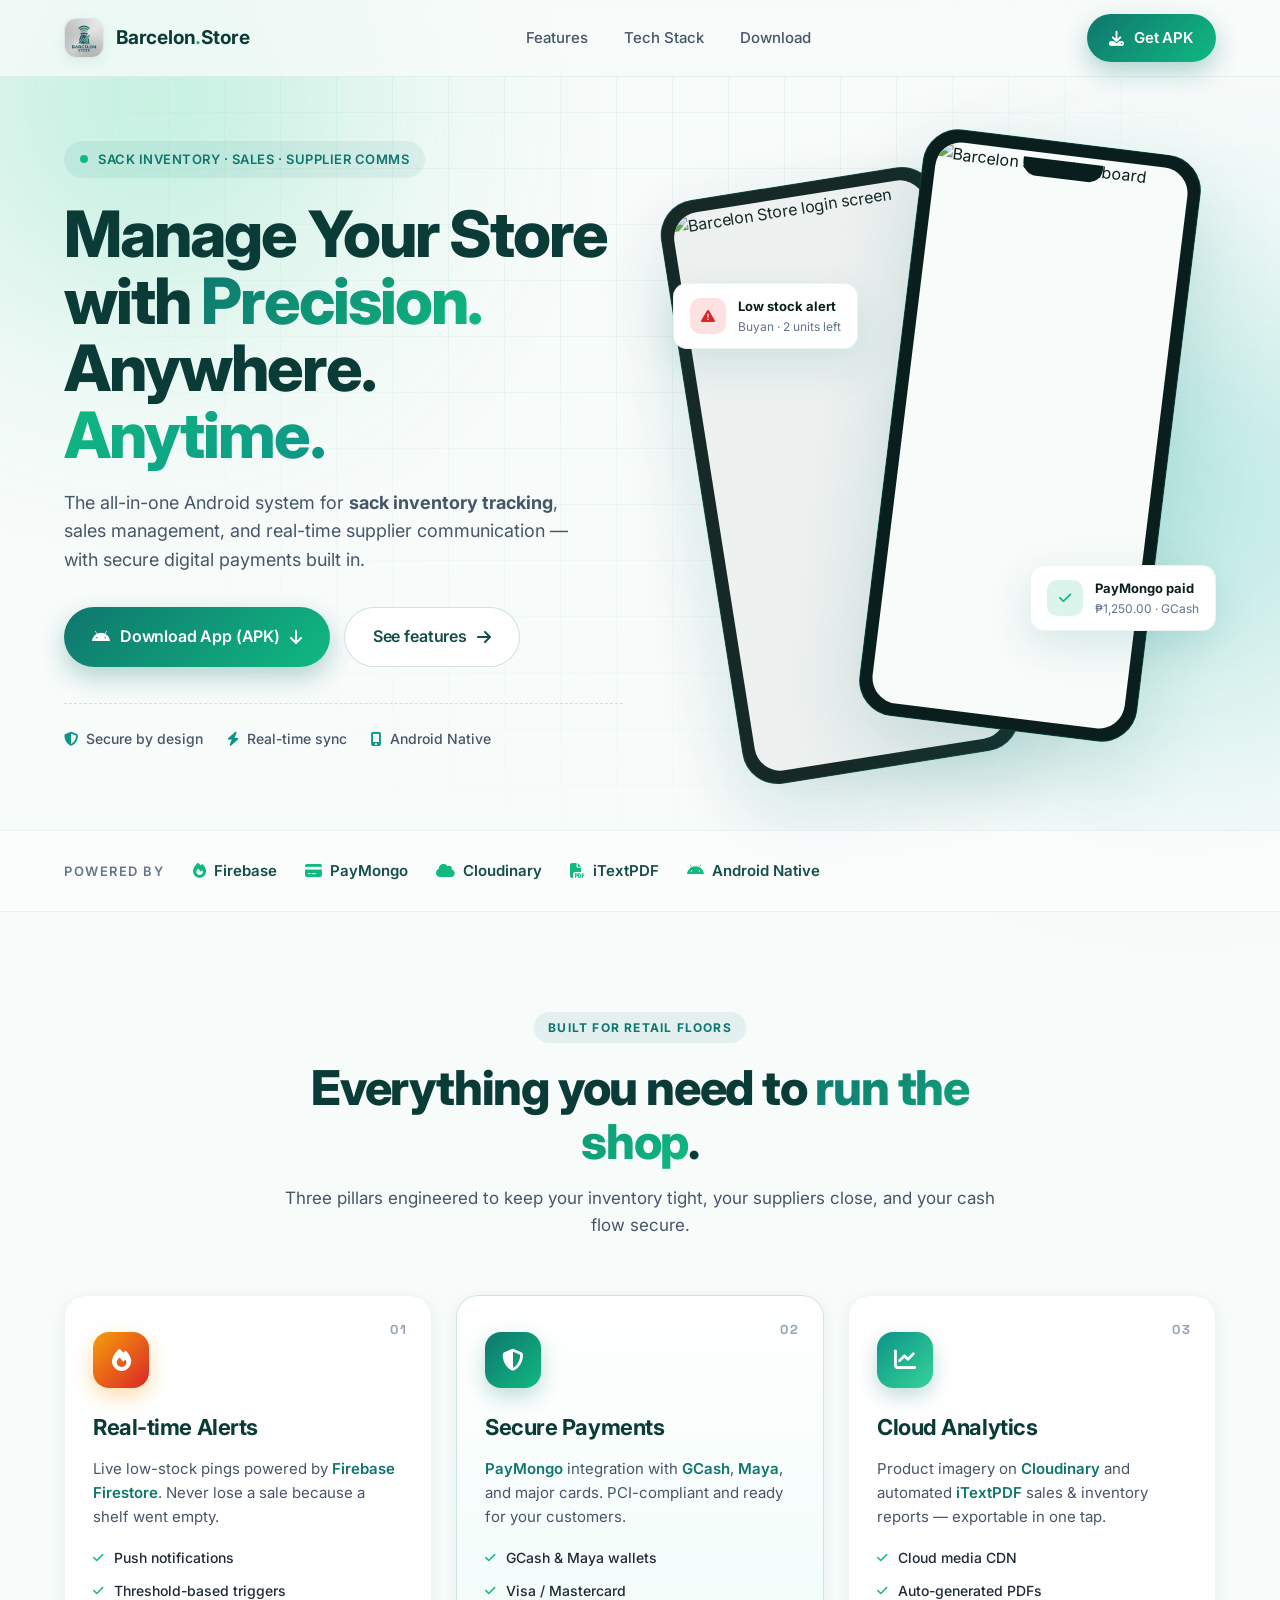
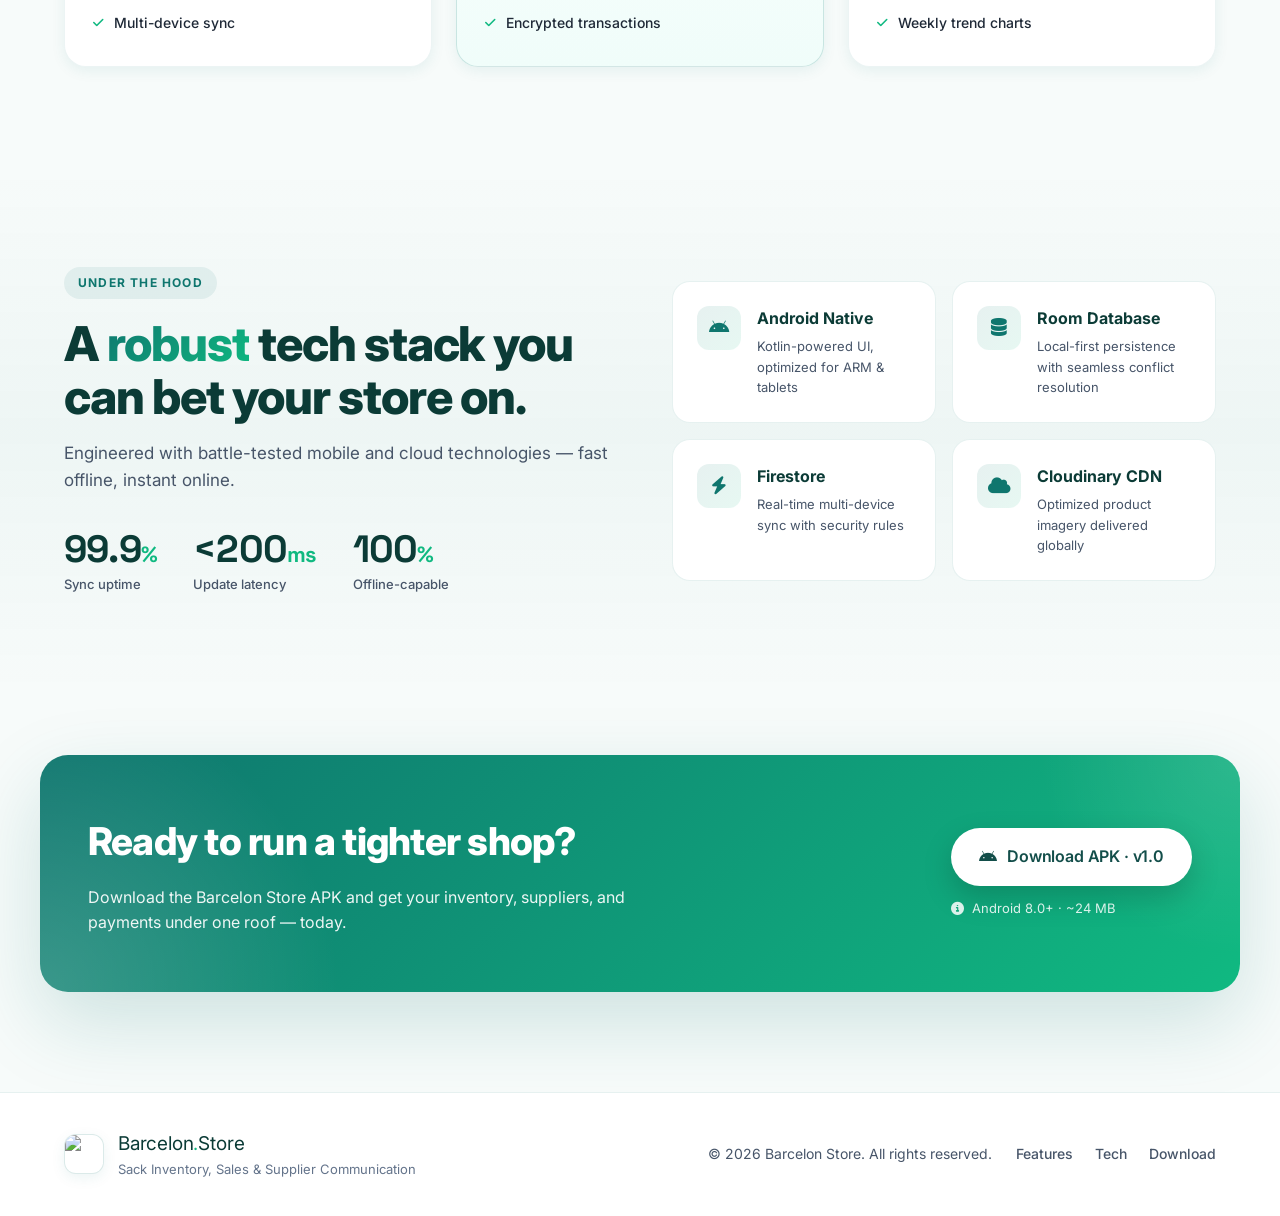
==== commit 90eca8d5: "Update logo image source path in index.html" ====
--- a/index.html
+++ b/index.html
@@ -23,7 +23,7 @@
     <div class="container nav-inner">
       <a href="#home" class="brand" data-testid="brand-logo">
         <span class="brand-mark brand-mark-img">
-          <img src="assets/logo.jpg" alt="Barcelon Store logo" />
+          <img src="./frontend/public/landing/assets/logo.jpg" alt="Barcelon Store logo"/>
         </span>
         <span class="brand-text">Barcelon<span class="brand-dot">.</span>Store</span>
       </a>
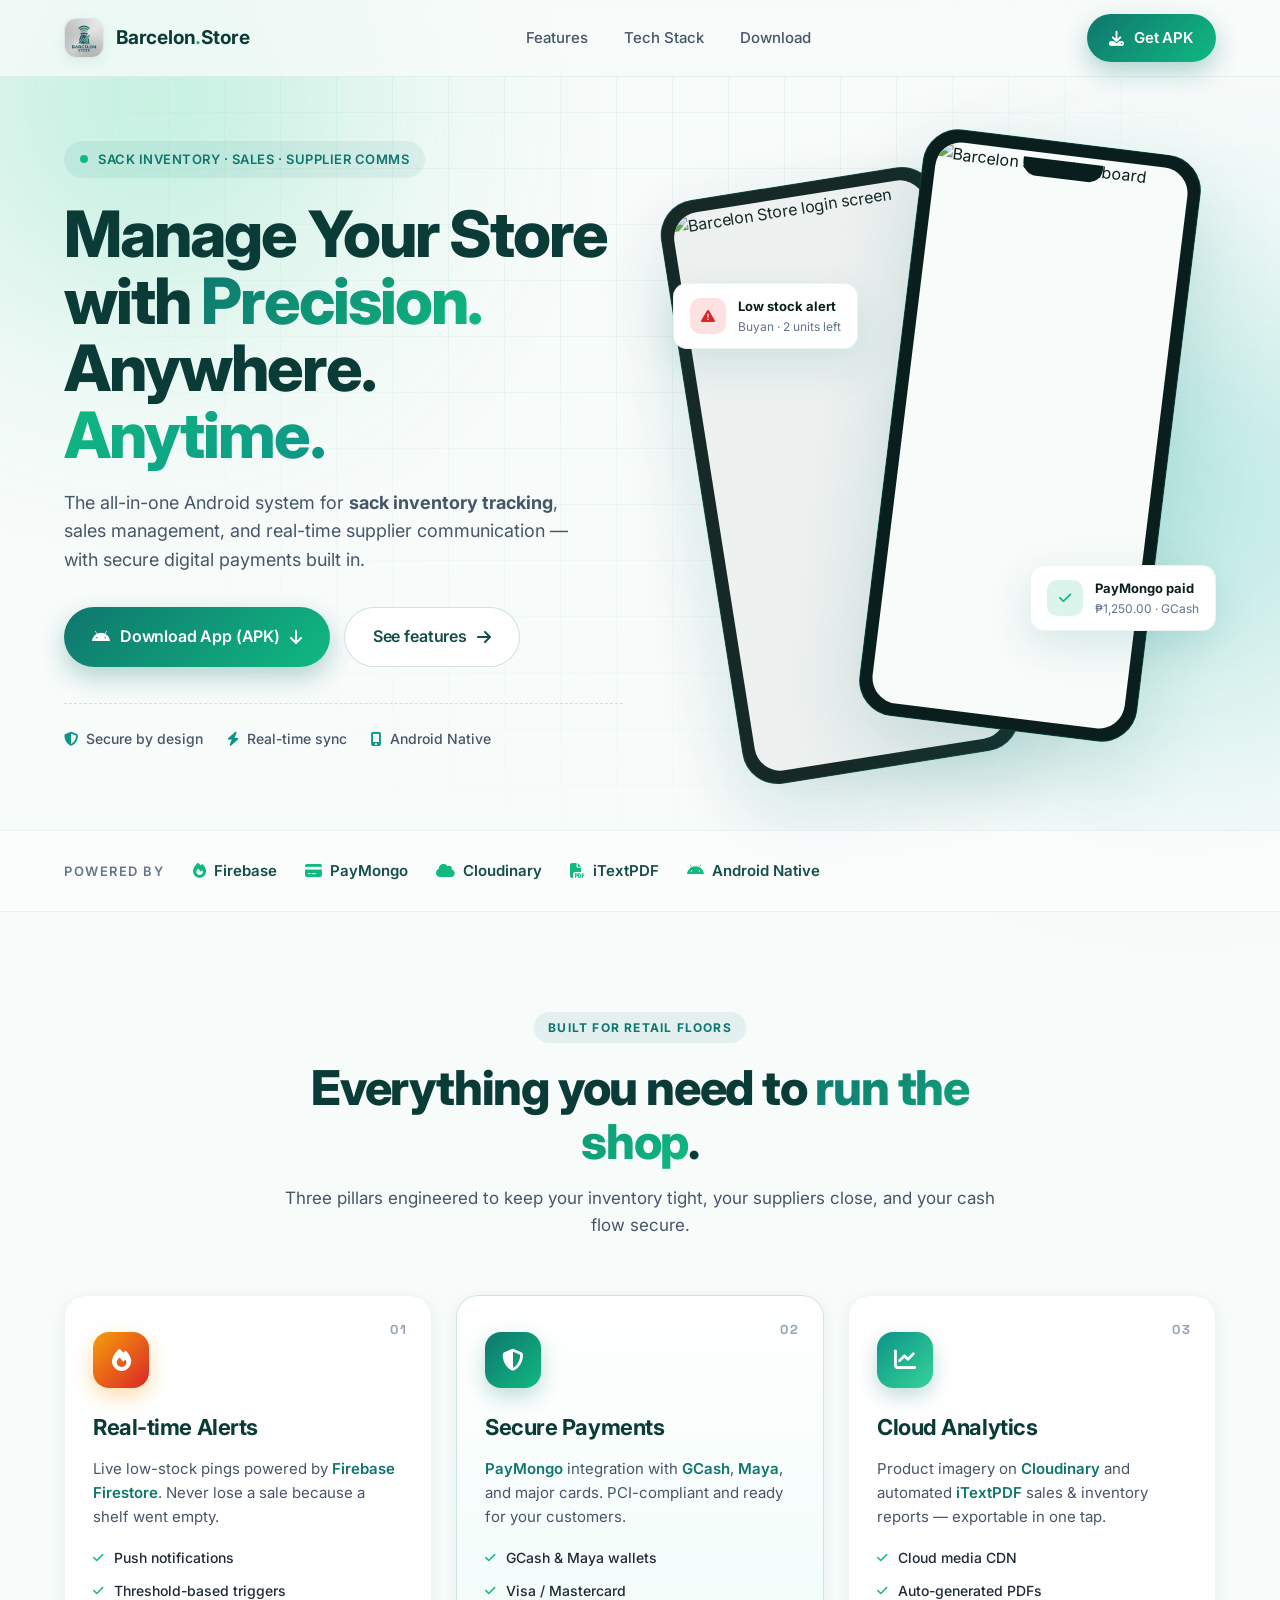
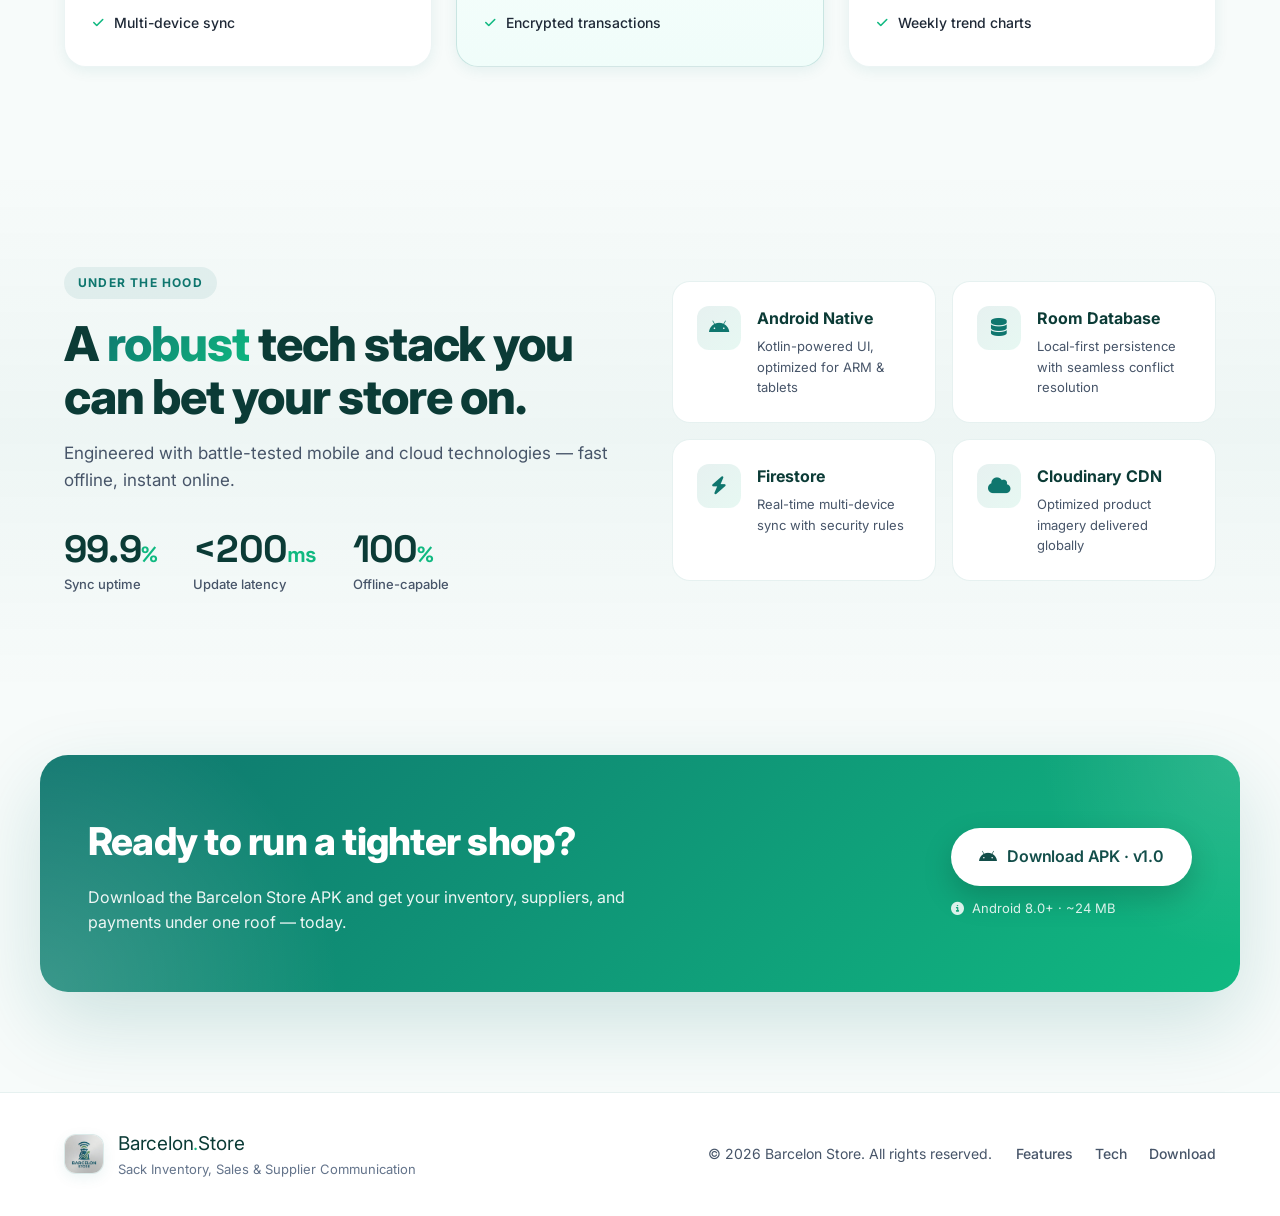
==== commit 01bc1a70: "Update download links and logo path in index.html" ====
--- a/index.html
+++ b/index.html
@@ -5,7 +5,7 @@
   <meta name="viewport" content="width=device-width, initial-scale=1.0" />
   <title>Barcelon Store — Sack Inventory, Sales & Supplier Communication System</title>
   <meta name="description" content="The all-in-one Android system for sack inventory tracking, sales management, and real-time supplier communication — with secure digital payments." />
-  <link rel="icon" type="image/jpeg" href="./frontend/public/landing/assets/logo.jpg" />
+  <link rel="icon" type="image/jpeg" href="../Barcelon-Store-Landing-Page-main/frontend/public/landing/assets/logo.jpg" />
   <link rel="preconnect" href="https://fonts.googleapis.com">
   <link rel="preconnect" href="https://fonts.gstatic.com" crossorigin>
   <link href="https://fonts.googleapis.com/css2?family=Inter:wght@400;500;600;700;800&family=Space+Grotesk:wght@500;600;700&display=swap" rel="stylesheet">
@@ -23,7 +23,7 @@
     <div class="container nav-inner">
       <a href="#home" class="brand" data-testid="brand-logo">
         <span class="brand-mark brand-mark-img">
-          <img src="./frontend/public/landing/assets/logo.jpg" alt="Barcelon Store logo"/>
+          <img src="./frontend/public/landing/assets/logo.jpg" alt="Barcelon Store logo" />
         </span>
         <span class="brand-text">Barcelon<span class="brand-dot">.</span>Store</span>
       </a>
@@ -32,7 +32,7 @@
         <a href="#tech" data-testid="nav-tech">Tech Stack</a>
         <a href="#download" data-testid="nav-download">Download</a>
       </nav>
-      <a href="/downloads/barcelona_store_v1.apk"
+      <a href="./frontend/public/downloads/barcelona_store_v1.apk"
          download="barcelona_store_v1.apk"
          class="btn btn-primary nav-cta"
          data-testid="nav-download-btn">
@@ -47,7 +47,7 @@
       <a href="#features" data-testid="mobile-nav-features">Features</a>
       <a href="#tech" data-testid="mobile-nav-tech">Tech Stack</a>
       <a href="#download" data-testid="mobile-nav-download">Download</a>
-      <a href="/downloads/barcelona_store_v1.apk" download="barcelona_store_v1.apk" class="btn btn-primary" data-testid="mobile-download-btn">
+      <a href="./frontend/public/downloads/barcelona_store_v1.apk" download="barcelona_store_v1.apk" class="btn btn-primary" data-testid="mobile-download-btn">
         <i class="fa-solid fa-download"></i> Download APK
       </a>
     </div>
@@ -69,7 +69,7 @@
           The all-in-one Android system for <strong>sack inventory tracking</strong>, sales management, and real-time supplier communication — with secure digital payments built in.
         </p>
         <div class="hero-cta">
-          <a href="/downloads/barcelona_store_v1.apk"
+          <a href="./frontend/public/downloads/barcelona_store_v1.apk"
              download="barcelona_store_v1.apk"
              class="btn btn-primary btn-lg"
              data-testid="hero-download-btn">
@@ -247,7 +247,7 @@
         <p class="cta-sub">Download the Barcelon Store APK and get your inventory, suppliers, and payments under one roof — today.</p>
       </div>
       <div class="cta-actions">
-        <a href="/downloads/barcelona_store_v1.apk"
+        <a href="./frontend/public/downloads/barcelona_store_v1.apk"
            download="barcelona_store_v1.apk"
            class="btn btn-primary btn-lg"
            data-testid="cta-download-btn">
@@ -263,7 +263,7 @@
   <footer class="footer" data-testid="footer">
     <div class="container footer-inner">
       <div class="footer-brand">
-        <span class="brand-mark brand-mark-img"><img src="assets/logo.jpg" alt="Barcelon Store logo" /></span>
+        <span class="brand-mark brand-mark-img"><img src="./frontend/public/landing/assets/logo.jpg" alt="Barcelon Store logo" /></span>
         <div>
           <div class="brand-text">Barcelon<span class="brand-dot">.</span>Store</div>
           <div class="footer-tag">Sack Inventory, Sales &amp; Supplier Communication</div>
